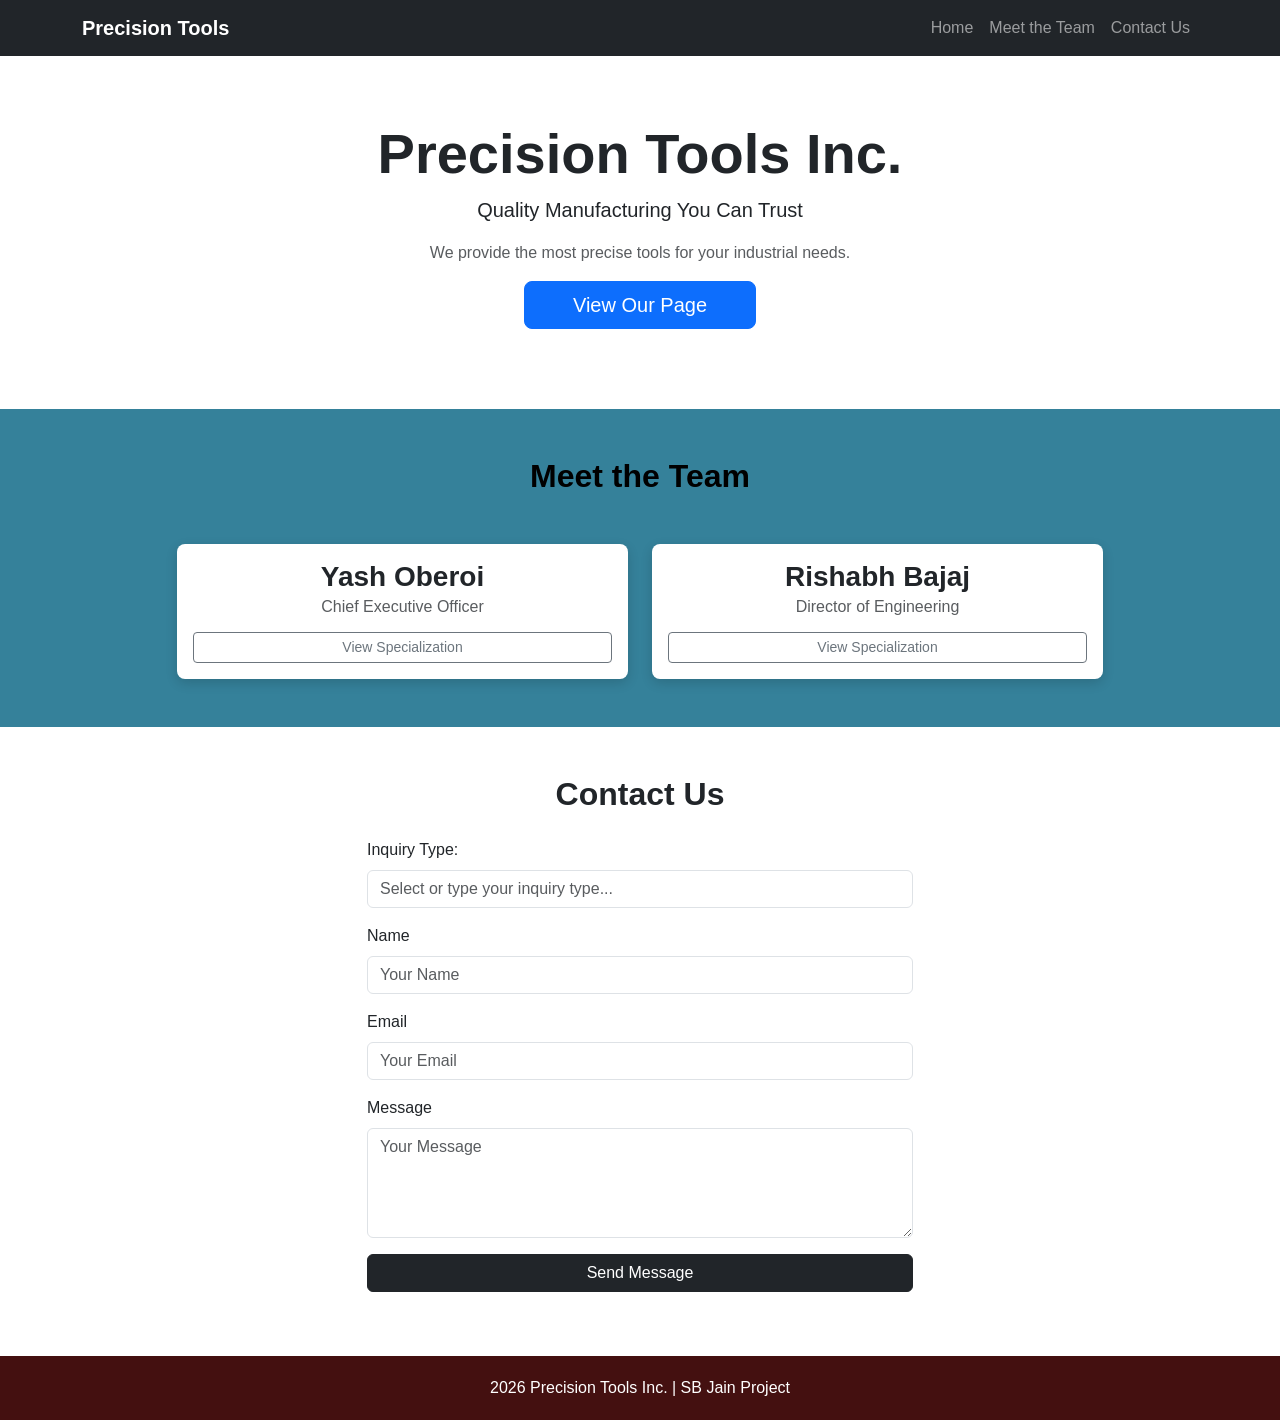
==== mode-2-css/index.html @ b5955986 "Finalizing Mode 3 Advanced HTML Features and Bootstrap Alignment." ====
<html>
<head>
    <title>Precision Tools Inc. | Home</title>
    <link href="https://cdn.jsdelivr.net/npm/bootstrap@5.3.0/dist/css/bootstrap.min.css" rel="stylesheet">
    
    <style>
        body {
            background-color: rgb(54, 129, 155); 
            font-family: Arial, sans-serif;
            scroll-behavior: smooth;
        }

        .team-card {
            border: none;
            box-shadow: 0 4px 12px rgba(0,0,0,0.15); 
            height: 100%; 
            background-color: white;
            border-radius: 8px; 
        }

        .custom-footer {
            background-color: #441010; 
            color: white;
            text-align: center;
            padding: 20px 0;
        }
    </style>
</head>
<body>

    <nav class="navbar navbar-expand-lg navbar-dark bg-dark fixed-top">
        <div class="container">
            <a class="navbar-brand fw-bold" href="#">Precision Tools</a>
            <button class="navbar-toggler" type="button" data-bs-toggle="collapse" data-bs-target="#navbarNav">
                <span class="navbar-toggler-icon"></span>
            </button>
            <div class="collapse navbar-collapse" id="navbarNav">
                <ul class="navbar-nav ms-auto">
                    <li class="nav-item"><a class="nav-link" href="#home">Home</a></li>
                    <li class="nav-item"><a class="nav-link" href="#team">Meet the Team</a></li>
                    <li class="nav-item"><a class="nav-link" href="#contact">Contact Us</a></li>
                </ul>
            </div>
        </div>
    </nav>

    <header id="home" class="bg-white text-center" style="padding-top: 120px; padding-bottom: 80px;">
        <div class="container">
            <h1 class="display-4 fw-bold">Precision Tools Inc.</h1>
            <p class="lead">Quality Manufacturing You Can Trust</p>
            <p class="text-muted mx-auto" style="max-width: 600px;">We provide the most precise tools for your industrial needs.</p>
            
            <a href="#contact" class="btn btn-primary btn-lg px-5">View Our Page</a>
        </div>
    </header>

    <section id="team" class="py-5" style="background-color: rgba(54, 129, 155, 0.9);">
        <div class="container">
            <h2 class="text-center text-black mb-5 fw-bold">Meet the Team</h2>
            
            <div class="row justify-content-center g-4">
                
                <div class="col-12 col-md-5 d-flex">
                    <div class="card team-card w-100">
                        <div class="card-body text-center d-flex flex-column justify-content-center">
                            <h3 class="card-title fw-bold">Yash Oberoi</h3>
                            <h6 class="card-subtitle mb-3 text-muted">Chief Executive Officer</h6>
                            
                            <details class="text-start">
                                <summary class="btn btn-sm btn-outline-secondary w-100">View Specialization</summary>
                                <p class="card-text mt-2 px-2 small">Specializing in strategic industrial growth and sustainable manufacturing operations.</p>
                            </details>
                        </div>
                    </div>
                </div>

                <div class="col-12 col-md-5 d-flex">
                    <div class="card team-card w-100">
                        <div class="card-body text-center d-flex flex-column justify-content-center">
                            <h3 class="card-title fw-bold">Rishabh Bajaj</h3>
                            <h6 class="card-subtitle mb-3 text-muted">Director of Engineering</h6>
                            
                            <details class="text-start">
                                <summary class="btn btn-sm btn-outline-secondary w-100">View Specialization</summary>
                                <p class="card-text mt-2 px-2 small">Expert in aerospace-grade tool design with a focus on structural integrity.</p>
                            </details>
                        </div>
                    </div>
                </div>

            </div>
        </div>
    </section>

    <section id="contact" class="bg-white py-5">
        <div class="container">
            <div class="row justify-content-center">
                <div class="col-md-7 col-lg-6">
                    <h2 class="text-center mb-4 fw-bold">Contact Us</h2>
                    <form>
                        <div class="mb-3">
                            <label class="form-label">Inquiry Type: </label>
                            <input class="form-control" list="inquiryOptions" placeholder="Select or type your inquiry type...">
                            <datalist id="inquiryOptions">
                                <option value="Sales">
                                <option value="Technical Support">
                                <option value="Partnership">
                                <option value="General Feedback">
                            </datalist>
                        </div>
                        <div class="mb-3">
                            <label class="form-label">Name</label>
                            <input type="text" class="form-control" placeholder="Your Name" required>
                        </div>
                        <div class="mb-3">
                            <label class="form-label">Email</label>
                            <input type="email" class="form-control" placeholder="Your Email" required>
                        </div>
                        <div class="mb-3">
                            <label class="form-label">Message</label>
                            <textarea class="form-control" rows="4" placeholder="Your Message"></textarea>
                        </div>
                        <button type="submit" class="btn btn-dark w-100">Send Message</button>
                    </form>
                </div>
            </div>
        </div>
    </section>

    <footer class="custom-footer">
        <div class="container">
            <p class="mb-0">2026 Precision Tools Inc. | SB Jain Project</p>
        </div>
    </footer>

    <script src="https://cdn.jsdelivr.net/npm/bootstrap@5.3.0/dist/js/bootstrap.bundle.min.js"></script>
</body>
</html>
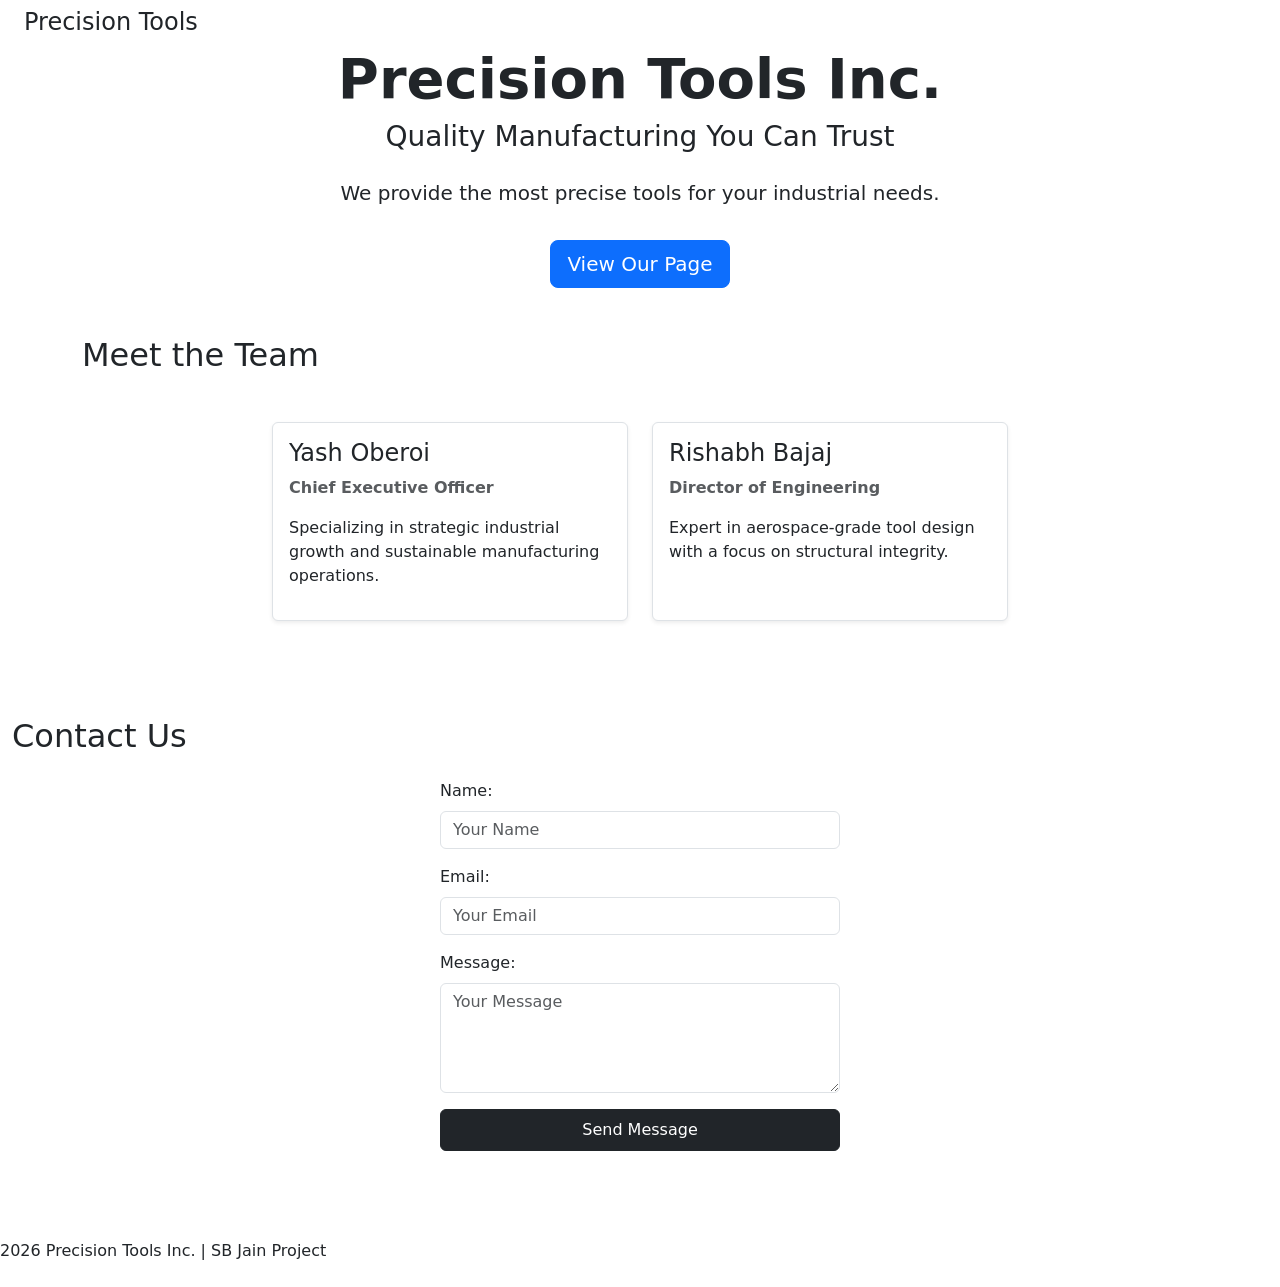
==== commit 9355db2e: "Initial commit with Bootstrap integration" ====
--- a/mode-2-css/index.html
+++ b/mode-2-css/index.html
@@ -3,137 +3,71 @@
 <head>
     <title>Precision Tools Inc. | Home</title>
     <link href="https://cdn.jsdelivr.net/npm/bootstrap@5.3.0/dist/css/bootstrap.min.css" rel="stylesheet">
-    
-    <style>
-        body {
-            background-color: rgb(54, 129, 155); 
-            font-family: Arial, sans-serif;
-            scroll-behavior: smooth;
-        }
-
-        .team-card {
-            border: none;
-            box-shadow: 0 4px 12px rgba(0,0,0,0.15); 
-            height: 100%; 
-            background-color: white;
-            border-radius: 8px; 
-        }
-
-        .custom-footer {
-            background-color: #441010; 
-            color: white;
-            text-align: center;
-            padding: 20px 0;
-        }
-    </style>
+    <link rel="stylesheet" href="style.css">
 </head>
 <body>
 
-    <nav class="navbar navbar-expand-lg navbar-dark bg-dark fixed-top">
-        <div class="container">
-            <a class="navbar-brand fw-bold" href="#">Precision Tools</a>
-            <button class="navbar-toggler" type="button" data-bs-toggle="collapse" data-bs-target="#navbarNav">
-                <span class="navbar-toggler-icon"></span>
-            </button>
-            <div class="collapse navbar-collapse" id="navbarNav">
-                <ul class="navbar-nav ms-auto">
-                    <li class="nav-item"><a class="nav-link" href="#home">Home</a></li>
-                    <li class="nav-item"><a class="nav-link" href="#team">Meet the Team</a></li>
-                    <li class="nav-item"><a class="nav-link" href="#contact">Contact Us</a></li>
-                </ul>
-            </div>
+    <nav class="navbar d-flex justify-content-between align-items-center px-4">
+        <div class="logo h4 mb-0">Precision Tools</div>
+        <div class="links">
+            <a href="#home" class="text-white text-decoration-none me-3">Home</a>
+            <a href="#team" class="text-white text-decoration-none me-3">Meet the Team</a>
+            <a href="#contact" class="text-white text-decoration-none">Contact Us</a>
         </div>
     </nav>
 
-    <header id="home" class="bg-white text-center" style="padding-top: 120px; padding-bottom: 80px;">
-        <div class="container">
-            <h1 class="display-4 fw-bold">Precision Tools Inc.</h1>
-            <p class="lead">Quality Manufacturing You Can Trust</p>
-            <p class="text-muted mx-auto" style="max-width: 600px;">We provide the most precise tools for your industrial needs.</p>
-            
-            <a href="#contact" class="btn btn-primary btn-lg px-5">View Our Page</a>
-        </div>
-    </header>
-
-    <section id="team" class="py-5" style="background-color: rgba(54, 129, 155, 0.9);">
-        <div class="container">
-            <h2 class="text-center text-black mb-5 fw-bold">Meet the Team</h2>
-            
-            <div class="row justify-content-center g-4">
-                
-                <div class="col-12 col-md-5 d-flex">
-                    <div class="card team-card w-100">
-                        <div class="card-body text-center d-flex flex-column justify-content-center">
-                            <h3 class="card-title fw-bold">Yash Oberoi</h3>
-                            <h6 class="card-subtitle mb-3 text-muted">Chief Executive Officer</h6>
-                            
-                            <details class="text-start">
-                                <summary class="btn btn-sm btn-outline-secondary w-100">View Specialization</summary>
-                                <p class="card-text mt-2 px-2 small">Specializing in strategic industrial growth and sustainable manufacturing operations.</p>
-                            </details>
-                        </div>
-                    </div>
-                </div>
-
-                <div class="col-12 col-md-5 d-flex">
-                    <div class="card team-card w-100">
-                        <div class="card-body text-center d-flex flex-column justify-content-center">
-                            <h3 class="card-title fw-bold">Rishabh Bajaj</h3>
-                            <h6 class="card-subtitle mb-3 text-muted">Director of Engineering</h6>
-                            
-                            <details class="text-start">
-                                <summary class="btn btn-sm btn-outline-secondary w-100">View Specialization</summary>
-                                <p class="card-text mt-2 px-2 small">Expert in aerospace-grade tool design with a focus on structural integrity.</p>
-                            </details>
-                        </div>
-                    </div>
-                </div>
-
-            </div>
-        </div>
+    <section id="home" class="hero container-fluid d-flex flex-column align-items-center justify-content-center">
+        <h1 class="display-4 fw-bold">Precision Tools Inc.</h1>
+        <h2 class="h3 mb-4">Quality Manufacturing You Can Trust</h2>
+        <p class="lead">We provide the most precise tools for your industrial needs.</p>
+        <a href="#contact" class="btn btn-primary btn-lg mt-3">View Our Page</a>
     </section>
 
-    <section id="contact" class="bg-white py-5">
-        <div class="container">
-            <div class="row justify-content-center">
-                <div class="col-md-7 col-lg-6">
-                    <h2 class="text-center mb-4 fw-bold">Contact Us</h2>
-                    <form>
-                        <div class="mb-3">
-                            <label class="form-label">Inquiry Type: </label>
-                            <input class="form-control" list="inquiryOptions" placeholder="Select or type your inquiry type...">
-                            <datalist id="inquiryOptions">
-                                <option value="Sales">
-                                <option value="Technical Support">
-                                <option value="Partnership">
-                                <option value="General Feedback">
-                            </datalist>
-                        </div>
-                        <div class="mb-3">
-                            <label class="form-label">Name</label>
-                            <input type="text" class="form-control" placeholder="Your Name" required>
-                        </div>
-                        <div class="mb-3">
-                            <label class="form-label">Email</label>
-                            <input type="email" class="form-control" placeholder="Your Email" required>
-                        </div>
-                        <div class="mb-3">
-                            <label class="form-label">Message</label>
-                            <textarea class="form-control" rows="4" placeholder="Your Message"></textarea>
-                        </div>
-                        <button type="submit" class="btn btn-dark w-100">Send Message</button>
-                    </form>
+    <section id="team" class="team container my-5">
+        <h2 class="mb-5">Meet the Team</h2>
+        <div class="row g-4 justify-content-center">
+            <div class="col-md-4 d-flex justify-content-center">
+                <div class="card h-100 shadow-sm border p-3">
+                    <h3 class="h4">Yash Oberoi</h3>
+                    <p class="text-muted fw-bold">Chief Executive Officer</p>
+                    <p>Specializing in strategic industrial growth and sustainable manufacturing operations.</p>
+                </div>
+            </div>
+            <div class="col-md-4 d-flex justify-content-center">
+                <div class="card h-100 shadow-sm border p-3">
+                    <h3 class="h4">Rishabh Bajaj</h3>
+                    <p class="text-muted fw-bold">Director of Engineering</p>
+                    <p>Expert in aerospace-grade tool design with a focus on structural integrity.</p>
                 </div>
             </div>
         </div>
     </section>
 
-    <footer class="custom-footer">
+    <section id="contact" class="contact container-fluid py-5">
+        <h2 class="mb-4">Contact Us</h2>
         <div class="container">
-            <p class="mb-0">2026 Precision Tools Inc. | SB Jain Project</p>
+            <form class="contact-form mx-auto text-start" style="max-width: 400px;">
+                <div class="mb-3">
+                    <label for="name" class="form-label">Name:</label>
+                    <input type="text" id="name" class="form-control" placeholder="Your Name" required>
+                </div>
+                <div class="mb-3">
+                    <label for="email" class="form-label">Email:</label>
+                    <input type="email" id="email" class="form-control" placeholder="Your Email" required>
+                </div>
+                <div class="mb-3">
+                    <label for="message" class="form-label">Message:</label>
+                    <textarea id="message" class="form-control" placeholder="Your Message" rows="4"></textarea>
+                </div>
+                <button type="submit" class="btn btn-dark w-100 py-2">Send Message</button>
+            </form>
         </div>
+    </section>
+
+    <footer class="py-4">
+        <p class="mb-0">2026 Precision Tools Inc. | SB Jain Project</p>
     </footer>
 
     <script src="https://cdn.jsdelivr.net/npm/bootstrap@5.3.0/dist/js/bootstrap.bundle.min.js"></script>
 </body>
-</html>+</html>
